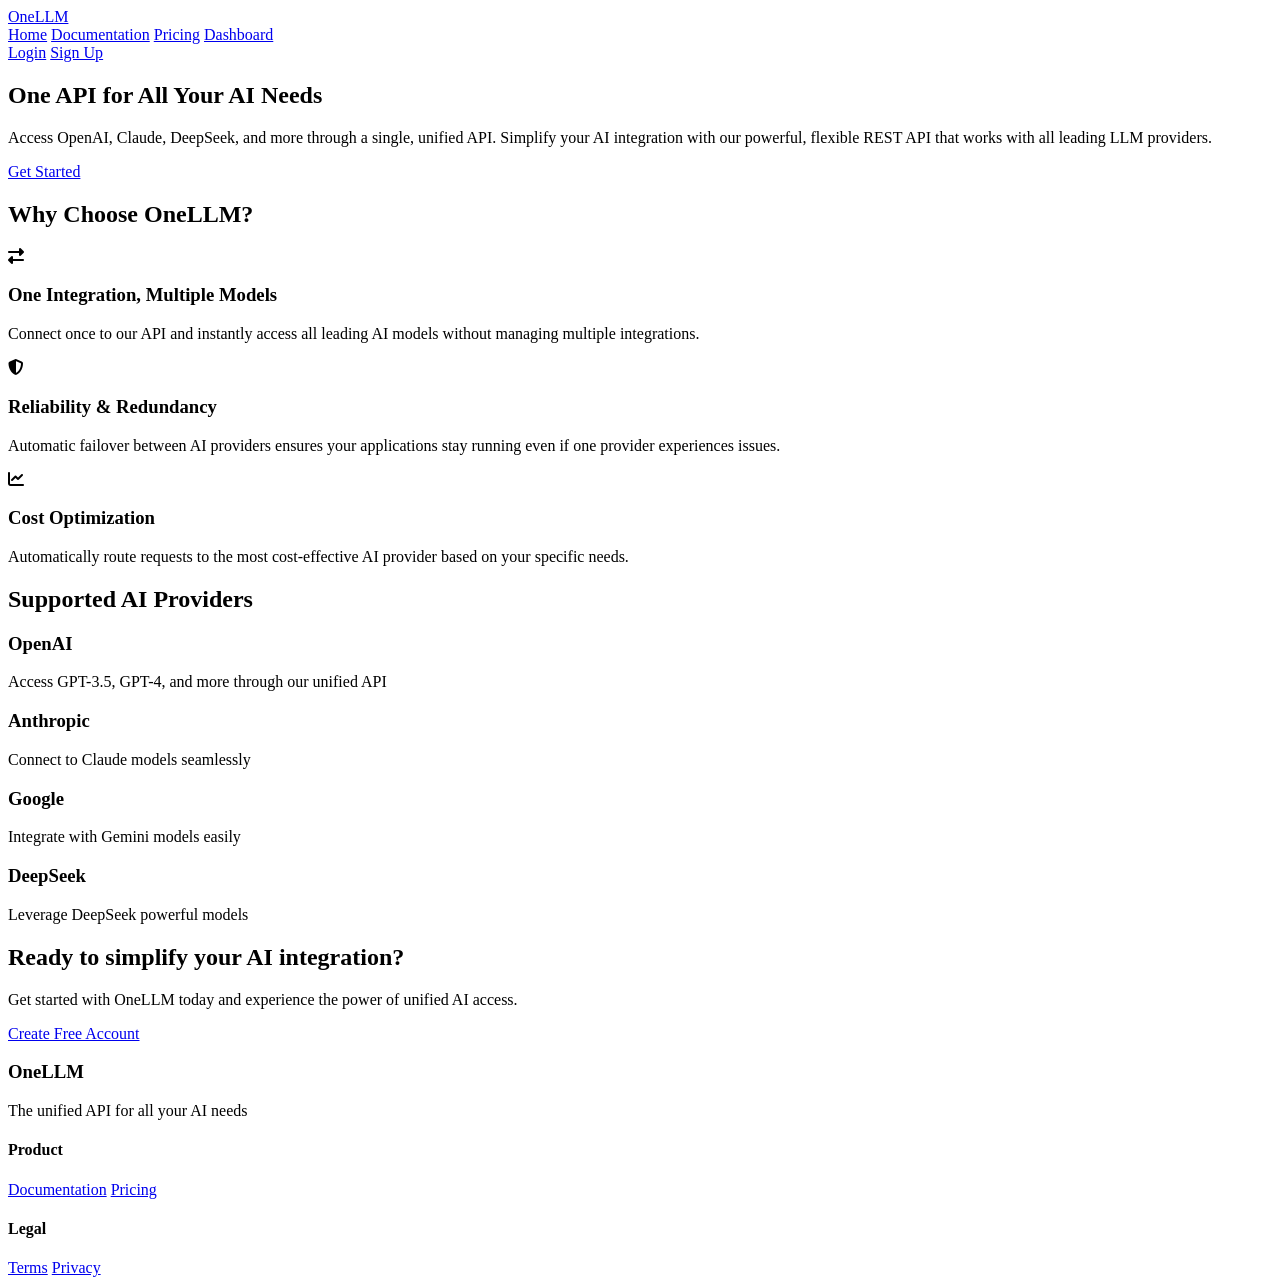
==== frontend/index.html @ 335f389a "Add initial HTML templates for OneLLM web pages" ====
<!doctype html>
<html lang="en">
    <head>
        <meta charset="UTF-8" />
        <meta name="viewport" content="width=device-width, initial-scale=1.0" />
        <title>OneLLM - Universal AI API Platform</title>
        <link rel="stylesheet" href="assets/css/main.css" />
        <link
            rel="stylesheet"
            href="https://cdnjs.cloudflare.com/ajax/libs/font-awesome/6.4.0/css/all.min.css"
        />
    </head>
    <body>
        <header>
            <div class="container">
                <nav>
                    <a href="index.html" class="logo">OneLLM</a>
                    <div class="nav-links">
                        <a href="index.html">Home</a>
                        <a href="docs.html">Documentation</a>
                        <a href="pricing.html">Pricing</a>
                        <!-- Add class="active" to current page link -->
                        <a href="dashboard.html">Dashboard</a>
                    </div>
                    <div class="auth-buttons">
                        <a href="login.html" class="btn btn-outline">Login</a>
                        <a href="signup.html" class="btn btn-primary"
                            >Sign Up</a
                        >
                    </div>
                </nav>
            </div>
        </header>

        <section class="hero">
            <div class="container">
                <div class="hero-content">
                    <h1>One API for All Your AI Needs</h1>
                    <p>
                        Access OpenAI, Claude, DeepSeek, and more through a
                        single, unified API. Simplify your AI integration with
                        our powerful, flexible REST API that works with all
                        leading LLM providers.
                    </p>
                    <div class="hero-buttons">
                        <a href="docs.html" class="btn btn-primary"
                            >Get Started</a
                        >
                    </div>
                </div>
            </div>
        </section>

        <section class="features-section">
            <div class="container">
                <h2>Why Choose OneLLM?</h2>
                <div class="features">
                    <div class="card">
                        <div class="feature-icon">
                            <i class="fas fa-exchange-alt"></i>
                        </div>
                        <h3>One Integration, Multiple Models</h3>
                        <p>
                            Connect once to our API and instantly access all
                            leading AI models without managing multiple
                            integrations.
                        </p>
                    </div>
                    <div class="card">
                        <div class="feature-icon">
                            <i class="fas fa-shield-alt"></i>
                        </div>
                        <h3>Reliability & Redundancy</h3>
                        <p>
                            Automatic failover between AI providers ensures your
                            applications stay running even if one provider
                            experiences issues.
                        </p>
                    </div>
                    <div class="card">
                        <div class="feature-icon">
                            <i class="fas fa-chart-line"></i>
                        </div>
                        <h3>Cost Optimization</h3>
                        <p>
                            Automatically route requests to the most
                            cost-effective AI provider based on your specific
                            needs.
                        </p>
                    </div>
                </div>
            </div>
        </section>
        <section class="providers-section">
            <div class="container">
                <h2>Supported AI Providers</h2>
                <div class="providers">
                    <div class="provider-card">
                        <h3>OpenAI</h3>
                        <p>
                            Access GPT-3.5, GPT-4, and more through our unified
                            API
                        </p>
                    </div>
                    <div class="provider-card">
                        <h3>Anthropic</h3>
                        <p>Connect to Claude models seamlessly</p>
                    </div>
                    <div class="provider-card">
                        <h3>Google</h3>
                        <p>Integrate with Gemini models easily</p>
                    </div>
                    <div class="provider-card">
                        <h3>DeepSeek</h3>
                        <p>Leverage DeepSeek powerful models</p>
                    </div>
                </div>
            </div>
        </section>
        <section class="cta-section">
            <div class="container">
                <div class="cta-card">
                    <h2>Ready to simplify your AI integration?</h2>
                    <p>
                        Get started with OneLLM today and experience the power
                        of unified AI access.
                    </p>
                    <a href="account/signup.html" class="btn btn-primary"
                        >Create Free Account</a
                    >
                </div>
            </div>
        </section>
        <footer>
            <div class="container">
                <div class="footer-content">
                    <div class="footer-brand">
                        <h3>OneLLM</h3>
                        <p>The unified API for all your AI needs</p>
                    </div>
                    <div class="footer-links">
                        <div class="footer-column">
                            <h4>Product</h4>
                            <a href="docs.html">Documentation</a>
                            <a href="pricing.html">Pricing</a>
                        </div>
                        <div class="footer-column">
                            <h4>Legal</h4>
                            <a href="#">Terms</a>
                            <a href="#">Privacy</a>
                        </div>
                    </div>
                </div>
                <div class="footer-bottom"></div>
            </div>
        </footer>
        <script src="assets/js/main.js"></script>
    </body>
</html>
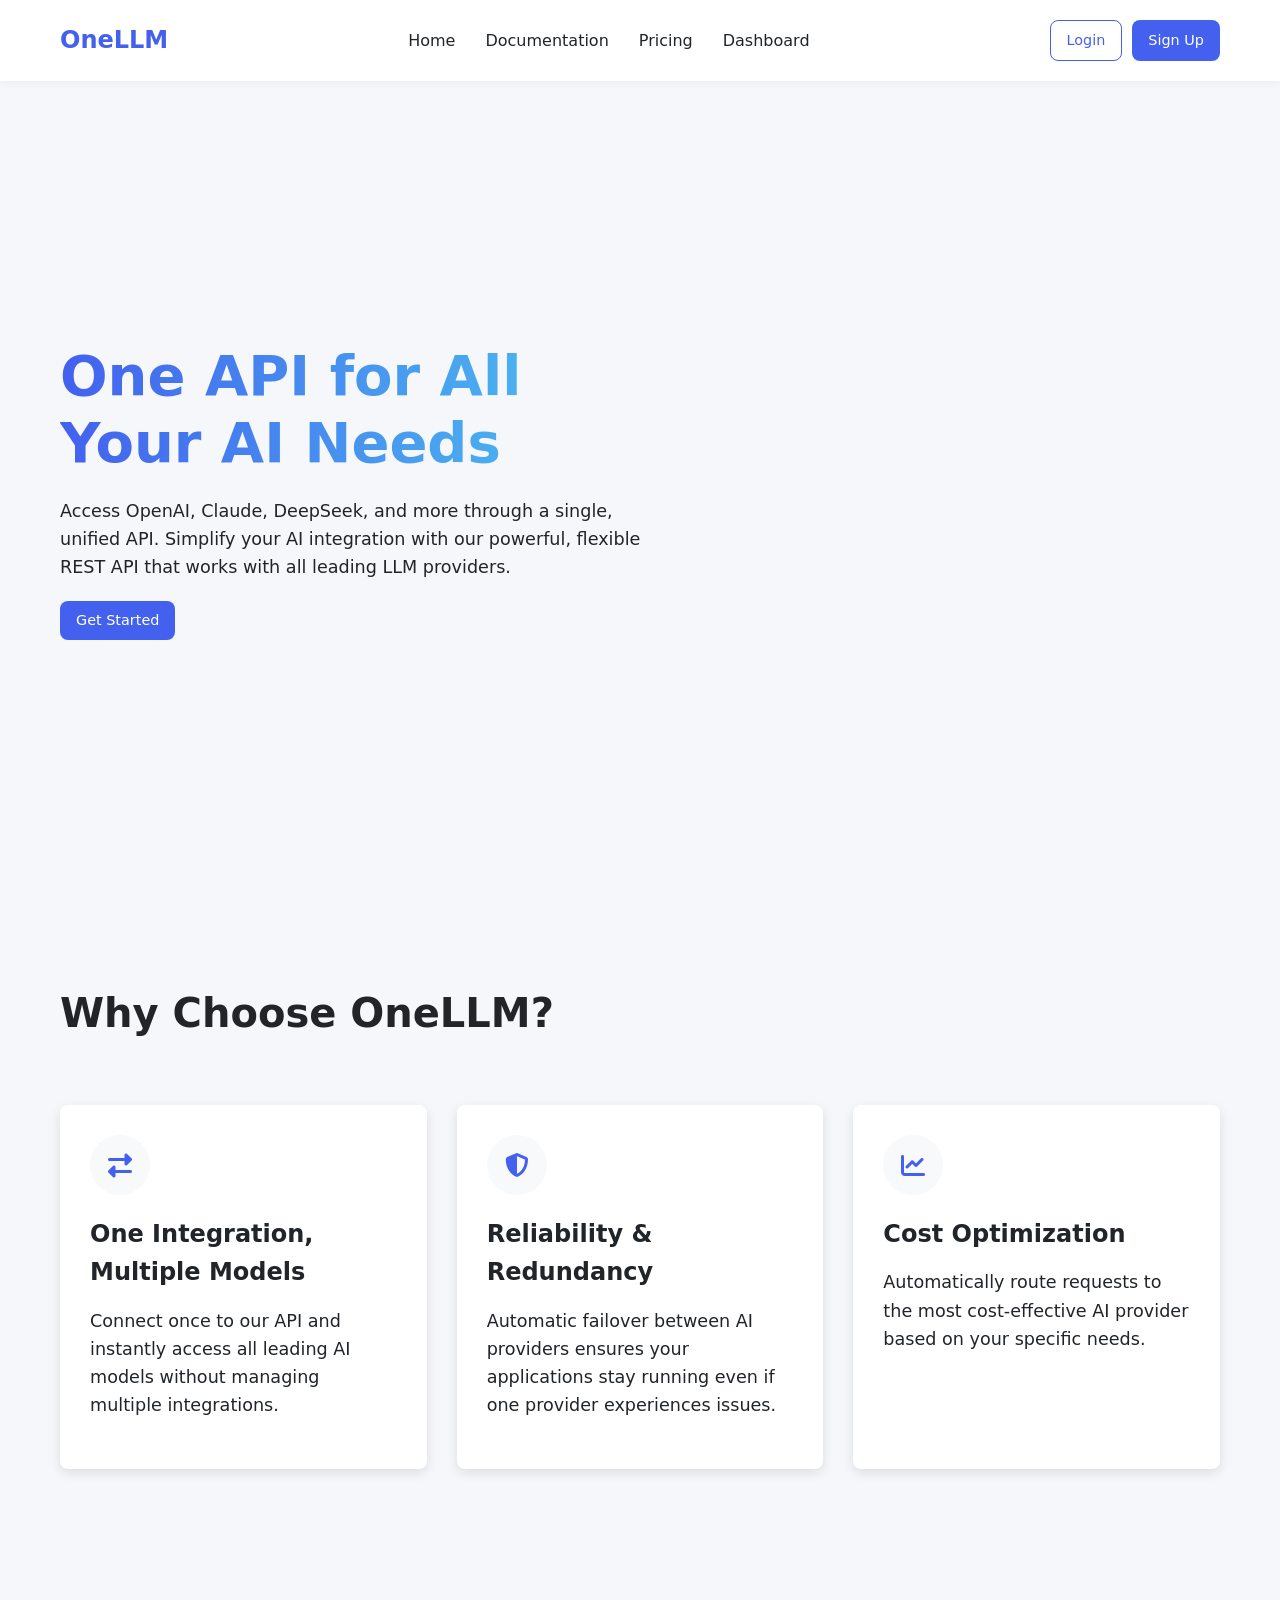
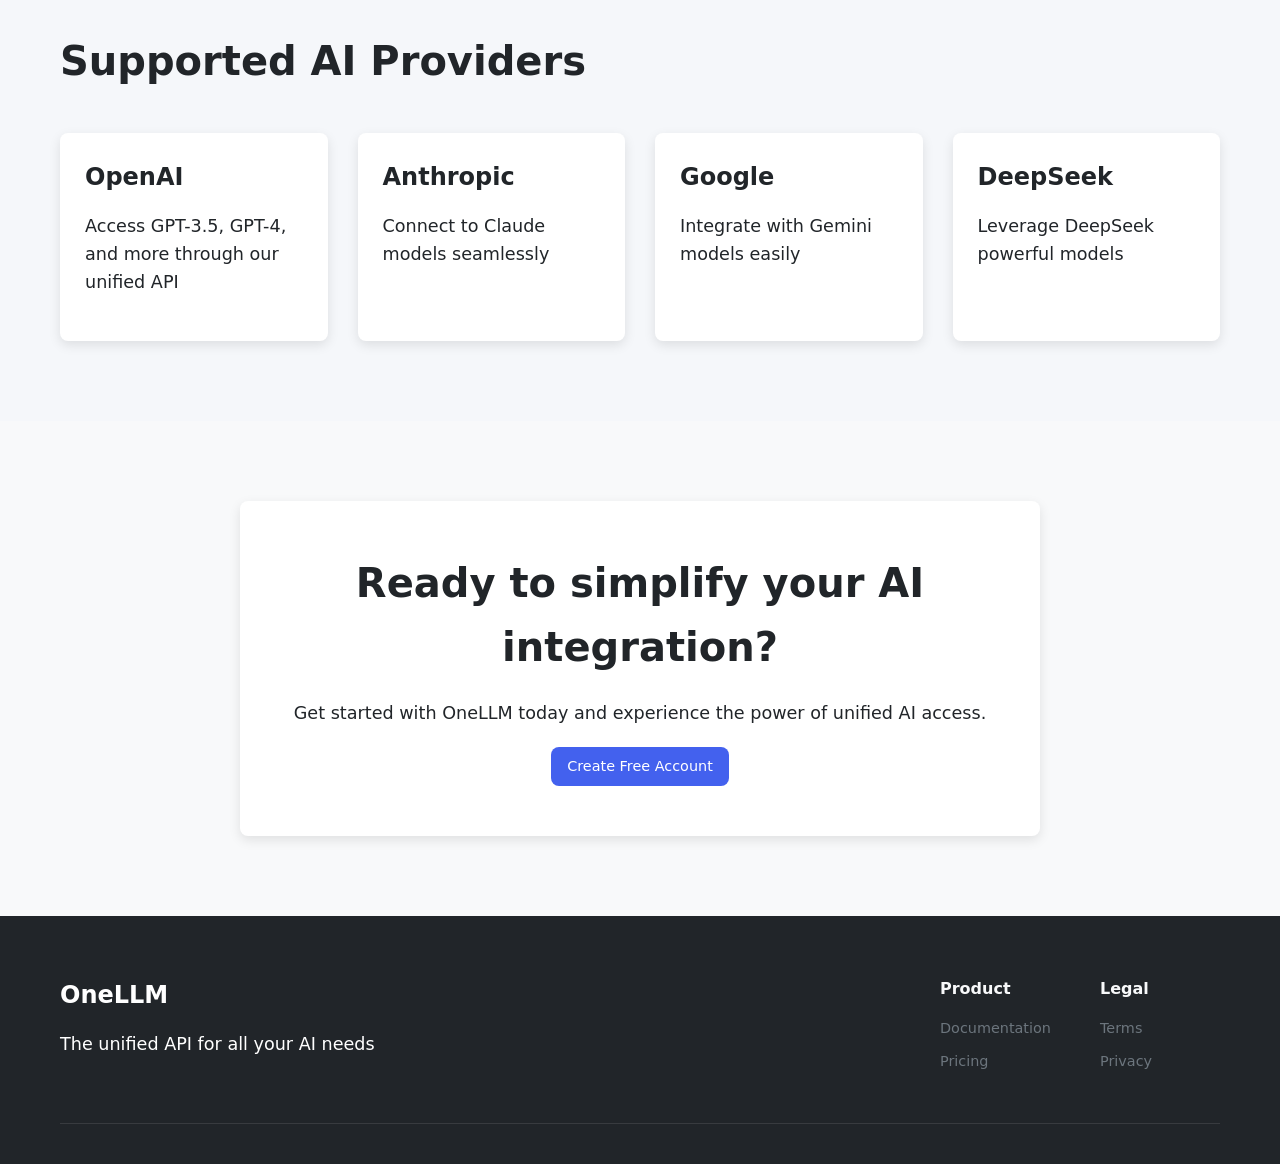
==== commit 753516a5: "Change from index.html to /" ====
--- a/frontend/index.html
+++ b/frontend/index.html
@@ -14,9 +14,9 @@
         <header>
             <div class="container">
                 <nav>
-                    <a href="index.html" class="logo">OneLLM</a>
+                    <a href="/" class="logo">OneLLM</a>
                     <div class="nav-links">
-                        <a href="index.html">Home</a>
+                        <a href="/">Home</a>
                         <a href="docs.html">Documentation</a>
                         <a href="pricing.html">Pricing</a>
                         <!-- Add class="active" to current page link -->
@@ -125,7 +125,7 @@
                         Get started with OneLLM today and experience the power
                         of unified AI access.
                     </p>
-                    <a href="account/signup.html" class="btn btn-primary"
+                    <a href="signup.html" class="btn btn-primary"
                         >Create Free Account</a
                     >
                 </div>
--- a/frontend/assets/css/main.css
+++ b/frontend/assets/css/main.css
@@ -0,0 +1,275 @@
+:root {
+    --primary: #4361ee;
+    --secondary: #3f37c9;
+    --success: #4cc9f0;
+    --info: #4895ef;
+    --warning: #f72585;
+    --danger: #e63946;
+    --light: #f8f9fa;
+    --dark: #212529;
+    --gray: #6c757d;
+    --body-bg: #f5f7fa;
+    --shadow-sm: 0 2px 8px rgba(0,0,0,0.05);
+    --shadow: 0 4px 12px rgba(0,0,0,0.1);
+    --shadow-lg: 0 8px 24px rgba(0,0,0,0.15);
+    --border-radius: 8px;
+}
+* {
+    margin: 0;
+    padding: 0;
+    box-sizing: border-box;
+}
+
+body {
+    font-family: "Inter", "Segoe UI", system-ui, -apple-system, sans-serif;
+    background-color: var(--body-bg);
+    color: var(--dark);
+    line-height: 1.6;
+}
+
+.container {
+    width: 100%;
+    max-width: 1200px;
+    margin: 0 auto;
+    padding: 0 20px;
+}
+header {
+    background-color: white;
+    box-shadow: var(--shadow-sm);
+    position: sticky;
+    top: 0;
+    z-index: 100;
+}
+
+nav {
+    display: flex;
+    justify-content: space-between;
+    align-items: center;
+    padding: 20px 0;
+}
+
+.logo {
+    font-size: 1.5rem;
+    font-weight: 700;
+    color: var(--primary);
+    text-decoration: none;
+}
+
+.nav-links {
+    display: flex;
+    gap: 30px;
+}
+
+.nav-links a {
+    text-decoration: none;
+    color: var(--dark);
+    font-weight: 500;
+    transition: color 0.2s;
+}
+
+.nav-links a:hover {
+    color: var(--primary);
+}
+.auth-buttons {
+    display: flex;
+    gap: 10px;
+}
+
+.btn {
+    padding: 8px 16px;
+    border-radius: var(--border-radius);
+    font-weight: 500;
+    cursor: pointer;
+    transition: all 0.2s;
+    text-decoration: none;
+    display: inline-flex;
+    align-items: center;
+    justify-content: center;
+    gap: 8px;
+    font-size: 0.9rem;
+}
+
+.btn-primary {
+    background-color: var(--primary);
+    color: white;
+    border: none;
+}
+
+.btn-primary:hover {
+    background-color: var(--secondary);
+}
+
+.btn-outline {
+    background-color: transparent;
+    color: var(--primary);
+    border: 1px solid var(--primary);
+}
+
+.btn-outline:hover {
+    background-color: var(--primary);
+    color: white;
+}
+section {
+    padding: 80px 0;
+}
+
+.hero {
+    display: flex;
+    align-items: center;
+    min-height: calc(100vh - 80px);
+}
+
+.hero-content {
+    max-width: 600px;
+}
+
+h1 {
+    font-size: 3.5rem;
+    font-weight: 800;
+    line-height: 1.2;
+    margin-bottom: 20px;
+    background: linear-gradient(90deg, var(--primary), var(--success));
+    -webkit-background-clip: text;
+    -webkit-text-fill-color: transparent;
+}
+
+h2 {
+    font-size: 2.5rem;
+    font-weight: 700;
+    margin-bottom: 20px;
+}
+
+h3 {
+    font-size: 1.5rem;
+    font-weight: 600;
+    margin-bottom: 15px;
+}
+
+p {
+    margin-bottom: 20px;
+    font-size: 1.1rem;
+}
+.card {
+    background-color: white;
+    border-radius: var(--border-radius);
+    box-shadow: var(--shadow);
+    padding: 30px;
+    transition: transform 0.3s, box-shadow 0.3s;
+}
+
+.card:hover {
+    transform: translateY(-5px);
+    box-shadow: var(--shadow-lg);
+}
+
+.features {
+    display: grid;
+    grid-template-columns: repeat(auto-fill, minmax(300px, 1fr));
+    gap: 30px;
+    margin-top: 60px;
+}
+
+.feature-icon {
+    display: inline-flex;
+    align-items: center;
+    justify-content: center;
+    width: 60px;
+    height: 60px;
+    border-radius: 50%;
+    background-color: var(--light);
+    color: var(--primary);
+    font-size: 24px;
+    margin-bottom: 20px;
+}
+.providers {
+    display: grid;
+    grid-template-columns: repeat(auto-fill, minmax(250px, 1fr));
+    gap: 30px;
+    margin-top: 40px;
+}
+
+.provider-card {
+    background-color: white;
+    border-radius: var(--border-radius);
+    box-shadow: var(--shadow);
+    padding: 25px;
+    transition: transform 0.3s, box-shadow 0.3s;
+}
+
+.provider-card:hover {
+    transform: translateY(-5px);
+    box-shadow: var(--shadow-lg);
+}
+
+.cta-section {
+    background-color: var(--light);
+}
+
+.cta-card {
+    background-color: white;
+    border-radius: var(--border-radius);
+    box-shadow: var(--shadow);
+    padding: 50px;
+    text-align: center;
+    max-width: 800px;
+    margin: 0 auto;
+}
+
+.hero-buttons {
+    display: flex;
+    gap: 15px;
+}
+footer {
+    background-color: var(--dark);
+    color: white;
+    padding: 60px 0 20px;
+}
+
+.footer-content {
+    display: flex;
+    flex-wrap: wrap;
+    gap: 40px;
+    margin-bottom: 40px;
+}
+
+.footer-brand {
+    flex: 1;
+    min-width: 200px;
+}
+
+.footer-links {
+    display: flex;
+    flex-wrap: wrap;
+    gap: 40px;
+}
+
+.footer-column {
+    min-width: 120px;
+}
+
+.footer-column h4 {
+    font-size: 1rem;
+    margin-bottom: 15px;
+    color: var(--light);
+}
+
+.footer-column a {
+    display: block;
+    color: var(--gray);
+    text-decoration: none;
+    margin-bottom: 10px;
+    font-size: 0.9rem;
+    transition: color 0.2s;
+}
+
+.footer-column a:hover {
+    color: white;
+}
+
+.footer-bottom {
+    border-top: 1px solid rgba(255, 255, 255, 0.1);
+    padding-top: 20px;
+    text-align: center;
+    font-size: 0.9rem;
+    color: var(--gray);
+}
